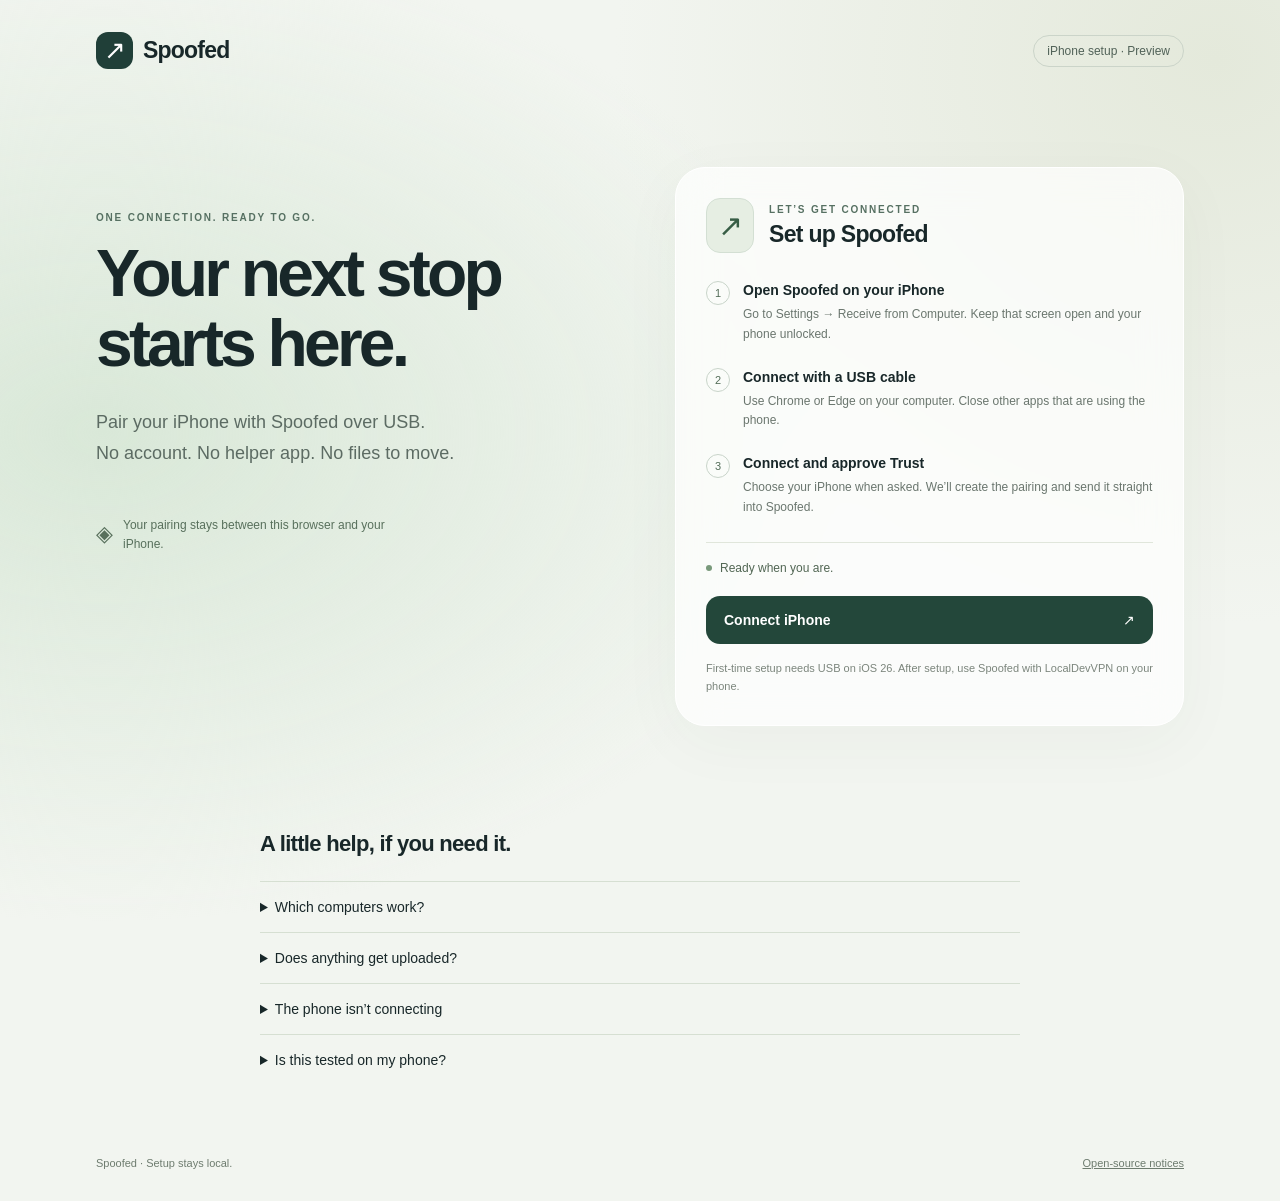
==== site/index.html @ 970c0fe1 "Build local USB pairing setup for Spoofed" ====
<!doctype html>
<html lang="en">
<head>
<meta charset="utf-8"><meta name="viewport" content="width=device-width,initial-scale=1">
<meta name="description" content="Pair your iPhone with Spoofed, directly over USB. No account, no cloud upload.">
<meta http-equiv="Content-Security-Policy" content="default-src 'self'; script-src 'self' 'wasm-unsafe-eval'; style-src 'self'; connect-src 'self'; img-src 'self' data:; object-src 'none'; base-uri 'none'; form-action 'none'">
<title>Spoofed — Connect your iPhone</title><link rel="stylesheet" href="style.css"><script type="module" src="app.js"></script>
</head>
<body>
<header><a class="brand" href="./"><span class="mark">↗</span> Spoofed</a><span class="badge">iPhone setup · Preview</span></header>
<main>
<section class="intro"><p class="eyebrow">ONE CONNECTION. READY TO GO.</p><h1>Your next stop<br>starts here.</h1><p class="lede">Pair your iPhone with Spoofed over USB.<br>No account. No helper app. No files to move.</p><div class="privacy"><span aria-hidden="true">◈</span> Your pairing stays between this browser and your iPhone.</div></section>
<section class="card" aria-labelledby="setup-title"><div class="card-top"><span class="device-icon" aria-hidden="true">↗</span><div><p class="eyebrow">LET’S GET CONNECTED</p><h2 id="setup-title">Set up Spoofed</h2></div></div>
<ol class="steps"><li><span>1</span><div><strong>Open Spoofed on your iPhone</strong><p>Go to Settings → Receive from Computer. Keep that screen open and your phone unlocked.</p></div></li><li><span>2</span><div><strong>Connect with a USB cable</strong><p>Use Chrome or Edge on your computer. Close other apps that are using the phone.</p></div></li><li><span>3</span><div><strong>Connect and approve Trust</strong><p>Choose your iPhone when asked. We’ll create the pairing and send it straight into Spoofed.</p></div></li></ol>
<div class="status" role="status" aria-live="polite"><span id="status-dot"></span><p id="status">Checking this browser…</p></div>
<button id="connect" disabled>Connect iPhone <span aria-hidden="true">↗</span></button><button id="cancel" class="secondary" hidden>Disconnect</button>
<p class="footnote">First-time setup needs USB on iOS 26. After setup, use Spoofed with LocalDevVPN on your phone.</p>
</section>
<section class="details"><h2>A little help, if you need it.</h2><details><summary>Which computers work?</summary><p>Use a current desktop Chrome or Edge browser with WebUSB support. Safari and iPhone browsers cannot run this setup. USB access varies by operating system and driver. If another app or driver owns the phone’s USB interface, the browser may be unable to connect.</p></details><details><summary>Does anything get uploaded?</summary><p>No pairing file, device identifier, or location is sent to a server. Pairing and USB transfer run in this browser. This page uses no analytics, accounts, or credential storage. GitHub hosts the website files.</p></details><details><summary>The phone isn’t connecting</summary><p>Unlock it, check the cable, close Xcode and other device tools, then disconnect and reconnect. Approve Trust if asked. On Windows or Linux, driver or permission setup may be needed. Don’t change drivers blindly; manual pairing remains available inside Spoofed.</p></details><details><summary>Is this tested on my phone?</summary><p>This setup is a preview. The app and browser engine are built and checked, but physical USB pairing must still be verified on your phone and computer. A transfer message means the file was sent; Spoofed confirms whether it was accepted.</p></details></section>
</main><footer><span>Spoofed · Setup stays local.</span><a href="THIRD_PARTY_NOTICES.md">Open-source notices</a></footer>
</body></html>
---- site/style.css ----
:root{font-family:Inter,-apple-system,BlinkMacSystemFont,"Segoe UI",sans-serif;color:#182729;background:#f2f5f0;font-synthesis:none}*{box-sizing:border-box}body{margin:0;background:radial-gradient(ellipse at 8% 36%,#d9e8d8 0,transparent 45%),radial-gradient(ellipse at 95% 5%,#e4e9db 0,transparent 35%);min-height:100vh}header,main,footer{max-width:1160px;margin:auto}header{display:flex;justify-content:space-between;align-items:center;padding:32px 36px}.brand{display:flex;align-items:center;gap:10px;font-size:23px;font-weight:700;letter-spacing:-.8px;text-decoration:none;color:inherit}.mark{display:grid;place-items:center;background:#203f38;color:white;border-radius:12px;width:37px;height:37px;font-size:26px}.badge{border:1px solid #cbd4c9;padding:8px 13px;border-radius:30px;font-size:12px;color:#516258}main{display:grid;grid-template-columns:1fr 1fr;gap:70px;padding:66px 36px 40px}.intro{padding-top:45px}.eyebrow{font-size:10px;letter-spacing:1.8px;font-weight:700;color:#567062;margin:0 0 16px}h1{font-size:clamp(45px,5.4vw,66px);line-height:1.06;letter-spacing:-3.8px;font-weight:550;margin:0 0 28px}.lede{font-size:18px;line-height:1.7;color:#5c6b63}.privacy{font-size:12px;line-height:1.6;color:#58705c;margin-top:48px;max-width:300px;display:flex;gap:10px}.privacy span{font-size:22px}.card{background:#ffffffb3;border:1px solid #fff;border-radius:30px;padding:30px;box-shadow:0 16px 65px #29452b0a;backdrop-filter:blur(20px)}.card-top{display:flex;gap:15px;align-items:center;margin-bottom:28px}.device-icon{border:1px solid #d3dfd3;border-radius:14px;background:#e6eee3;width:48px;height:55px;display:grid;place-items:center;font-size:30px;color:#375d45}.card-top .eyebrow{margin-bottom:6px}h2{font-size:23px;letter-spacing:-.7px;font-weight:600;margin:0}.steps{list-style:none;margin:0;padding:0}.steps li{display:flex;gap:13px;margin:23px 0}.steps li>span{flex-shrink:0;border:1px solid #c7d3c8;width:24px;height:24px;border-radius:50%;display:grid;place-items:center;font-size:11px;color:#536d58}.steps strong{font-size:14px;font-weight:600}.steps p{font-size:12px;line-height:1.65;color:#6a766e;margin:6px 0 0}.status{display:flex;gap:8px;align-items:center;border-top:1px solid #e0e6db;padding-top:16px;margin-top:24px;font-size:12px;color:#516653}.status p{margin:0;line-height:1.6}#status-dot{width:6px;height:6px;border-radius:50%;background:#78997b;flex-shrink:0}button{font:inherit;cursor:pointer;border:0;border-radius:14px;background:#23473a;color:#fff;width:100%;padding:16px 18px;margin-top:18px;font-size:14px;font-weight:600;display:flex;justify-content:space-between}button:disabled{opacity:.5;cursor:not-allowed}button:hover:enabled{background:#315d4b}button:focus-visible,a:focus-visible,summary:focus-visible{outline:3px solid #548c69;outline-offset:4px}.secondary{justify-content:center;background:transparent;color:#25493b;border:1px solid #cad6c9}.secondary:hover:enabled{background:#e4eddf}[hidden]{display:none!important}.footnote{font-size:11px;line-height:1.6;color:#7b857c;margin:16px 0 0}.details{grid-column:1/-1;max-width:760px;width:100%;margin:35px auto 0}.details h2{font-size:22px;margin-bottom:24px}details{border-top:1px solid #d6dfd2;padding:17px 0}summary{cursor:pointer;font-size:14px;font-weight:500}details p{font-size:13px;color:#657268;line-height:1.8;max-width:650px}footer{padding:32px 36px;display:flex;justify-content:space-between;font-size:11px;color:#6e7c6f}footer a{color:inherit}@media(max-width:760px){header{padding:24px}.badge{font-size:10px}main{grid-template-columns:1fr;padding:20px 24px;gap:28px}.intro{padding-top:15px}h1{font-size:49px;letter-spacing:-2.5px}.privacy{margin-top:20px;max-width:none}.card{padding:24px}.details{margin-top:15px}footer{padding:30px 24px;gap:20px}}
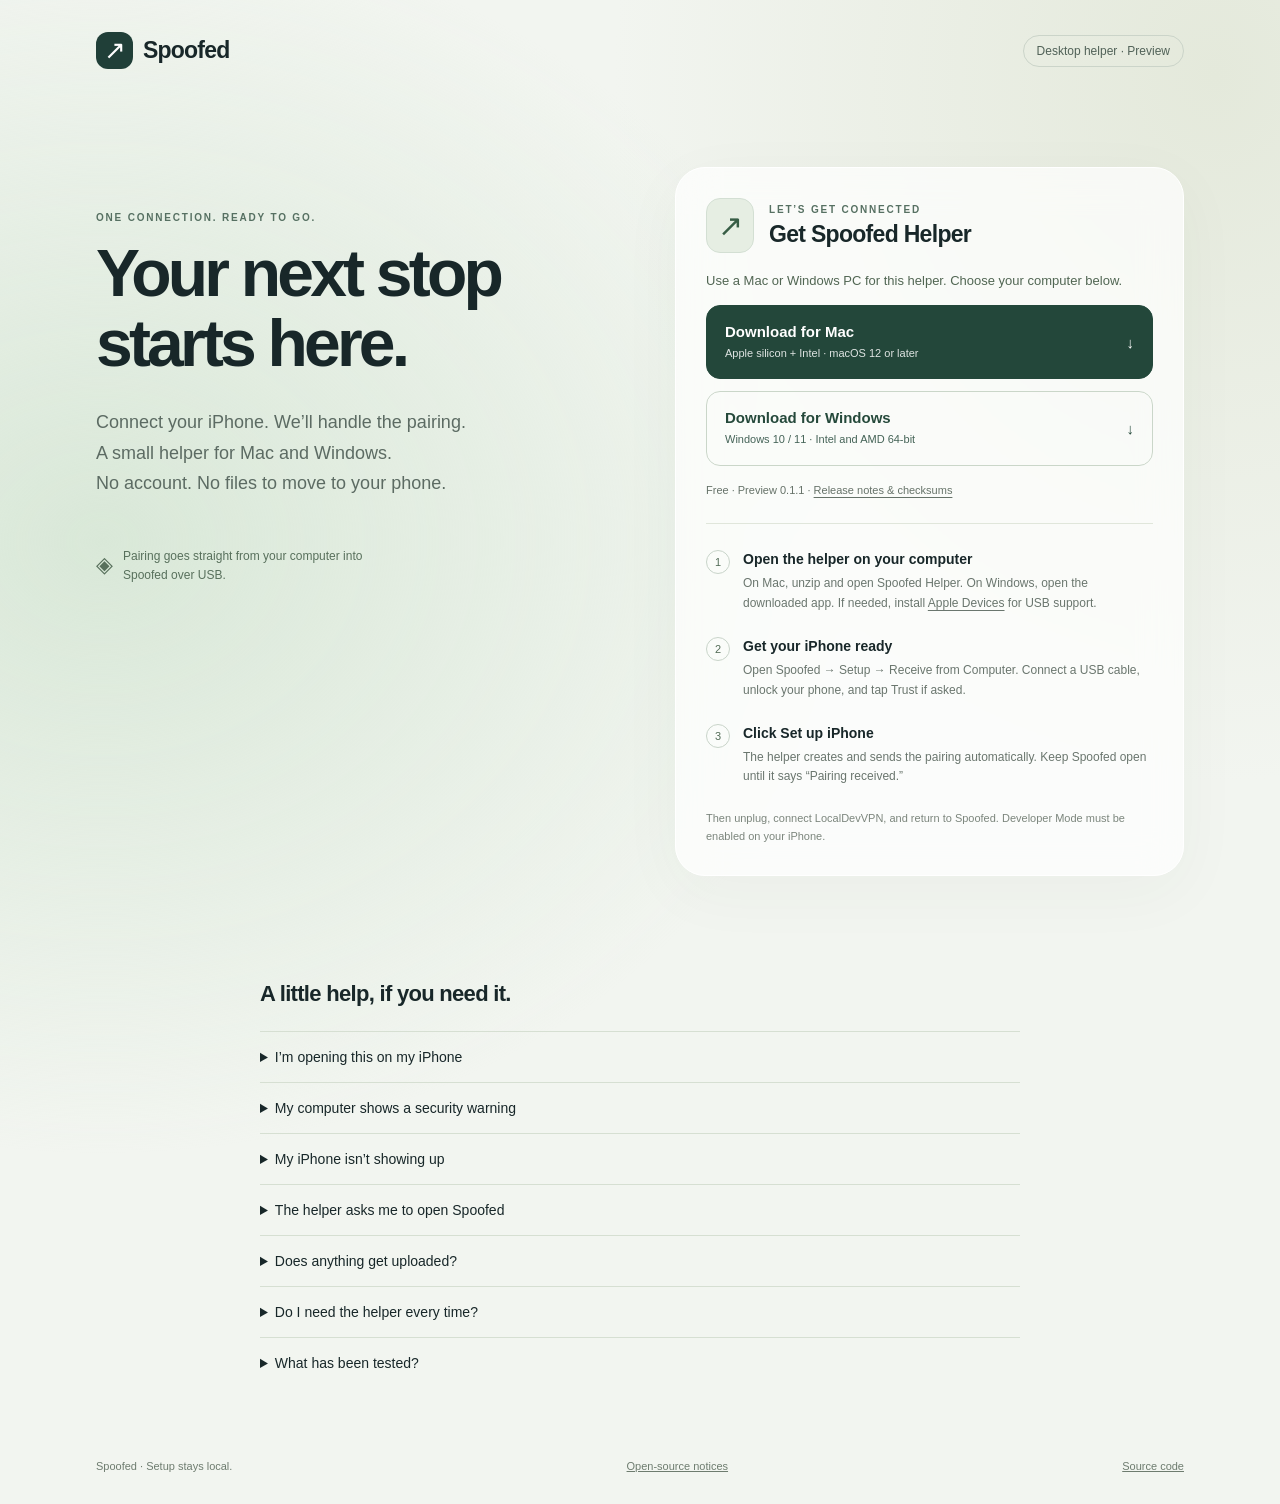
==== commit 63962986: "Replace browser USB setup with desktop helper downloads" ====
--- a/site/index.html
+++ b/site/index.html
@@ -2,20 +2,32 @@
 <html lang="en">
 <head>
 <meta charset="utf-8"><meta name="viewport" content="width=device-width,initial-scale=1">
-<meta name="description" content="Pair your iPhone with Spoofed, directly over USB. No account, no cloud upload.">
-<meta http-equiv="Content-Security-Policy" content="default-src 'self'; script-src 'self' 'wasm-unsafe-eval'; style-src 'self'; connect-src 'self'; img-src 'self' data:; object-src 'none'; base-uri 'none'; form-action 'none'">
+<meta name="description" content="Set up Spoofed with a simple Mac or Windows helper. Connect your iPhone and send pairing straight into the app.">
+<meta http-equiv="Content-Security-Policy" content="default-src 'self'; script-src 'self'; style-src 'self'; connect-src 'self'; img-src 'self' data:; object-src 'none'; base-uri 'none'; form-action 'none'">
 <title>Spoofed — Connect your iPhone</title><link rel="stylesheet" href="style.css"><script type="module" src="app.js"></script>
 </head>
 <body>
-<header><a class="brand" href="./"><span class="mark">↗</span> Spoofed</a><span class="badge">iPhone setup · Preview</span></header>
+<header><a class="brand" href="./"><span class="mark" aria-hidden="true">↗</span> Spoofed</a><span class="badge">Desktop helper · Preview</span></header>
 <main>
-<section class="intro"><p class="eyebrow">ONE CONNECTION. READY TO GO.</p><h1>Your next stop<br>starts here.</h1><p class="lede">Pair your iPhone with Spoofed over USB.<br>No account. No helper app. No files to move.</p><div class="privacy"><span aria-hidden="true">◈</span> Your pairing stays between this browser and your iPhone.</div></section>
-<section class="card" aria-labelledby="setup-title"><div class="card-top"><span class="device-icon" aria-hidden="true">↗</span><div><p class="eyebrow">LET’S GET CONNECTED</p><h2 id="setup-title">Set up Spoofed</h2></div></div>
-<ol class="steps"><li><span>1</span><div><strong>Open Spoofed on your iPhone</strong><p>Go to Settings → Receive from Computer. Keep that screen open and your phone unlocked.</p></div></li><li><span>2</span><div><strong>Connect with a USB cable</strong><p>Use Chrome or Edge on your computer. Close other apps that are using the phone.</p></div></li><li><span>3</span><div><strong>Connect and approve Trust</strong><p>Choose your iPhone when asked. We’ll create the pairing and send it straight into Spoofed.</p></div></li></ol>
-<div class="status" role="status" aria-live="polite"><span id="status-dot"></span><p id="status">Checking this browser…</p></div>
-<button id="connect" disabled>Connect iPhone <span aria-hidden="true">↗</span></button><button id="cancel" class="secondary" hidden>Disconnect</button>
-<p class="footnote">First-time setup needs USB on iOS 26. After setup, use Spoofed with LocalDevVPN on your phone.</p>
+<section class="intro"><p class="eyebrow">ONE CONNECTION. READY TO GO.</p><h1>Your next stop<br>starts here.</h1><p class="lede">Connect your iPhone. We’ll handle the pairing.<br>A small helper for Mac and Windows.<br>No account. No files to move to your phone.</p><div class="privacy"><span aria-hidden="true">◈</span> Pairing goes straight from your computer into Spoofed over USB.</div></section>
+<section class="card" aria-labelledby="setup-title"><div class="card-top"><span class="device-icon" aria-hidden="true">↗</span><div><p class="eyebrow">LET’S GET CONNECTED</p><h2 id="setup-title">Get Spoofed Helper</h2></div></div>
+<p id="platform-hint" class="download-hint">Download and open the helper on your computer.</p>
+<div class="downloads">
+<a id="download-mac" class="download" href="https://github.com/spoofed1/spoofed1.github.io/releases/latest/download/Spoofed-Helper-macOS.zip"><span>Download for Mac<small>Apple silicon + Intel · macOS 12 or later</small></span><span aria-hidden="true">↓</span></a>
+<a id="download-windows" class="download secondary" href="https://github.com/spoofed1/spoofed1.github.io/releases/latest/download/Spoofed-Helper-Windows.exe"><span>Download for Windows<small>Windows 10 / 11 · Intel and AMD 64-bit</small></span><span aria-hidden="true">↓</span></a>
+</div>
+<p class="release-note">Free · Preview 0.1.1 · <a href="https://github.com/spoofed1/spoofed1.github.io/releases/latest">Release notes &amp; checksums</a></p>
+<ol class="steps"><li><span>1</span><div><strong>Open the helper on your computer</strong><p>On Mac, unzip and open Spoofed Helper. On Windows, open the downloaded app. If needed, install <a href="https://apps.microsoft.com/detail/9np83lwlpz9k">Apple Devices</a> for USB support.</p></div></li><li><span>2</span><div><strong>Get your iPhone ready</strong><p>Open Spoofed → Setup → Receive from Computer. Connect a USB cable, unlock your phone, and tap Trust if asked.</p></div></li><li><span>3</span><div><strong>Click Set up iPhone</strong><p>The helper creates and sends the pairing automatically. Keep Spoofed open until it says “Pairing received.”</p></div></li></ol>
+<p class="footnote">Then unplug, connect LocalDevVPN, and return to Spoofed. Developer Mode must be enabled on your iPhone.</p>
 </section>
-<section class="details"><h2>A little help, if you need it.</h2><details><summary>Which computers work?</summary><p>Use a current desktop Chrome or Edge browser with WebUSB support. Safari and iPhone browsers cannot run this setup. USB access varies by operating system and driver. If another app or driver owns the phone’s USB interface, the browser may be unable to connect.</p></details><details><summary>Does anything get uploaded?</summary><p>No pairing file, device identifier, or location is sent to a server. Pairing and USB transfer run in this browser. This page uses no analytics, accounts, or credential storage. GitHub hosts the website files.</p></details><details><summary>The phone isn’t connecting</summary><p>Unlock it, check the cable, close Xcode and other device tools, then disconnect and reconnect. Approve Trust if asked. On Windows or Linux, driver or permission setup may be needed. Don’t change drivers blindly; manual pairing remains available inside Spoofed.</p></details><details><summary>Is this tested on my phone?</summary><p>This setup is a preview. The app and browser engine are built and checked, but physical USB pairing must still be verified on your phone and computer. A transfer message means the file was sent; Spoofed confirms whether it was accepted.</p></details></section>
-</main><footer><span>Spoofed · Setup stays local.</span><a href="THIRD_PARTY_NOTICES.md">Open-source notices</a></footer>
+<section id="help" class="details"><h2>A little help, if you need it.</h2>
+<details><summary>I’m opening this on my iPhone</summary><p>The helper runs on your computer. Open <strong>spoofed1.github.io</strong> on your Mac or Windows PC to download it. You can use Share Setup Link in Spoofed to send the address to your computer.</p></details>
+<details><summary>My computer shows a security warning</summary><p>This preview is not signed with an Apple Developer ID or a Windows publisher certificate. macOS or Windows may ask for approval or block it. Download only from this page’s GitHub release links. On Mac, Apple’s <a href="https://support.apple.com/102445">guide to opening apps safely</a> explains the available options. On Windows, check that you downloaded the expected release before deciding whether to continue. Managed computers may require your administrator.</p></details>
+<details><summary>My iPhone isn’t showing up</summary><p>Unlock your iPhone and use a cable that supports data. On Mac, check that it appears in Finder. On Windows, install or open <a href="https://apps.microsoft.com/detail/9np83lwlpz9k">Apple Devices</a> and check that your phone appears there. Approve Trust, then return to the helper. If several phones are connected, choose yours in the helper.</p></details>
+<details><summary>The helper asks me to open Spoofed</summary><p>Install the latest Spoofed iPhone app, open Setup, and tap Receive from Computer. Keep that screen open and the iPhone unlocked. Receiving expires after ten minutes; tap it again if needed. Stop any active simulation before replacing pairing.</p></details>
+<details><summary>Does anything get uploaded?</summary><p>The helper does not upload your pairing, device identifiers, or location. It uses the computer’s local Apple USB service and transfers pairing into Spoofed. The computer keeps its normal Apple trust record; the helper does not save a separate copy of your remote pairing. GitHub hosts this page and the downloads.</p></details>
+<details><summary>Do I need the helper every time?</summary><p>Usually just for initial pairing. You can close the helper afterward. If you reset device trust or pairing stops working after an iOS change, run setup again. LocalDevVPN and Developer Mode are still needed for location simulation.</p></details>
+<details><summary>What has been tested?</summary><p>This is an early preview. Builds and automated checks do not replace testing with a physical iPhone. The helper distinguishes delivery from confirmation by Spoofed; your first developer connection verifies the stored pairing works for location simulation.</p></details>
+</section>
+</main><footer><span>Spoofed · Setup stays local.</span><a href="THIRD_PARTY_NOTICES.md">Open-source notices</a><a href="https://github.com/spoofed1/spoofed1.github.io">Source code</a></footer>
 </body></html>
--- a/site/style.css
+++ b/site/style.css
@@ -1 +1,2 @@
 :root{font-family:Inter,-apple-system,BlinkMacSystemFont,"Segoe UI",sans-serif;color:#182729;background:#f2f5f0;font-synthesis:none}*{box-sizing:border-box}body{margin:0;background:radial-gradient(ellipse at 8% 36%,#d9e8d8 0,transparent 45%),radial-gradient(ellipse at 95% 5%,#e4e9db 0,transparent 35%);min-height:100vh}header,main,footer{max-width:1160px;margin:auto}header{display:flex;justify-content:space-between;align-items:center;padding:32px 36px}.brand{display:flex;align-items:center;gap:10px;font-size:23px;font-weight:700;letter-spacing:-.8px;text-decoration:none;color:inherit}.mark{display:grid;place-items:center;background:#203f38;color:white;border-radius:12px;width:37px;height:37px;font-size:26px}.badge{border:1px solid #cbd4c9;padding:8px 13px;border-radius:30px;font-size:12px;color:#516258}main{display:grid;grid-template-columns:1fr 1fr;gap:70px;padding:66px 36px 40px}.intro{padding-top:45px}.eyebrow{font-size:10px;letter-spacing:1.8px;font-weight:700;color:#567062;margin:0 0 16px}h1{font-size:clamp(45px,5.4vw,66px);line-height:1.06;letter-spacing:-3.8px;font-weight:550;margin:0 0 28px}.lede{font-size:18px;line-height:1.7;color:#5c6b63}.privacy{font-size:12px;line-height:1.6;color:#58705c;margin-top:48px;max-width:300px;display:flex;gap:10px}.privacy span{font-size:22px}.card{background:#ffffffb3;border:1px solid #fff;border-radius:30px;padding:30px;box-shadow:0 16px 65px #29452b0a;backdrop-filter:blur(20px)}.card-top{display:flex;gap:15px;align-items:center;margin-bottom:28px}.device-icon{border:1px solid #d3dfd3;border-radius:14px;background:#e6eee3;width:48px;height:55px;display:grid;place-items:center;font-size:30px;color:#375d45}.card-top .eyebrow{margin-bottom:6px}h2{font-size:23px;letter-spacing:-.7px;font-weight:600;margin:0}.steps{list-style:none;margin:0;padding:0}.steps li{display:flex;gap:13px;margin:23px 0}.steps li>span{flex-shrink:0;border:1px solid #c7d3c8;width:24px;height:24px;border-radius:50%;display:grid;place-items:center;font-size:11px;color:#536d58}.steps strong{font-size:14px;font-weight:600}.steps p{font-size:12px;line-height:1.65;color:#6a766e;margin:6px 0 0}.status{display:flex;gap:8px;align-items:center;border-top:1px solid #e0e6db;padding-top:16px;margin-top:24px;font-size:12px;color:#516653}.status p{margin:0;line-height:1.6}#status-dot{width:6px;height:6px;border-radius:50%;background:#78997b;flex-shrink:0}button{font:inherit;cursor:pointer;border:0;border-radius:14px;background:#23473a;color:#fff;width:100%;padding:16px 18px;margin-top:18px;font-size:14px;font-weight:600;display:flex;justify-content:space-between}button:disabled{opacity:.5;cursor:not-allowed}button:hover:enabled{background:#315d4b}button:focus-visible,a:focus-visible,summary:focus-visible{outline:3px solid #548c69;outline-offset:4px}.secondary{justify-content:center;background:transparent;color:#25493b;border:1px solid #cad6c9}.secondary:hover:enabled{background:#e4eddf}[hidden]{display:none!important}.footnote{font-size:11px;line-height:1.6;color:#7b857c;margin:16px 0 0}.details{grid-column:1/-1;max-width:760px;width:100%;margin:35px auto 0}.details h2{font-size:22px;margin-bottom:24px}details{border-top:1px solid #d6dfd2;padding:17px 0}summary{cursor:pointer;font-size:14px;font-weight:500}details p{font-size:13px;color:#657268;line-height:1.8;max-width:650px}footer{padding:32px 36px;display:flex;justify-content:space-between;font-size:11px;color:#6e7c6f}footer a{color:inherit}@media(max-width:760px){header{padding:24px}.badge{font-size:10px}main{grid-template-columns:1fr;padding:20px 24px;gap:28px}.intro{padding-top:15px}h1{font-size:49px;letter-spacing:-2.5px}.privacy{margin-top:20px;max-width:none}.card{padding:24px}.details{margin-top:15px}footer{padding:30px 24px;gap:20px}}
+.download{display:flex;align-items:center;justify-content:space-between;gap:16px;border-radius:14px;background:#23473a;color:#fff;padding:17px 18px;margin-top:12px;text-decoration:none;font-size:15px;font-weight:600;border:1px solid #23473a}.download:hover{background:#315d4b}.download small{display:block;font-size:11px;font-weight:400;line-height:1.5;margin-top:5px;opacity:.85}.download.secondary{background:transparent;color:#25493b;border-color:#cad6c9}.download.secondary:hover{background:#e4eddf}.download-hint{font-size:13px;line-height:1.6;color:#516653}.release-note{font-size:11px;color:#657268;line-height:1.6;margin:16px 0 24px}.release-note a,.steps a,.details a{color:inherit;text-underline-offset:3px}.steps{border-top:1px solid #e0e6db;padding-top:3px}.card-top{margin-bottom:18px}.intro{position:sticky;top:40px;align-self:start}footer{flex-wrap:wrap;gap:16px}@media(max-width:760px){.intro{position:static}.download{padding:17px 15px}h1{font-size:clamp(38px,10vw,49px)}}
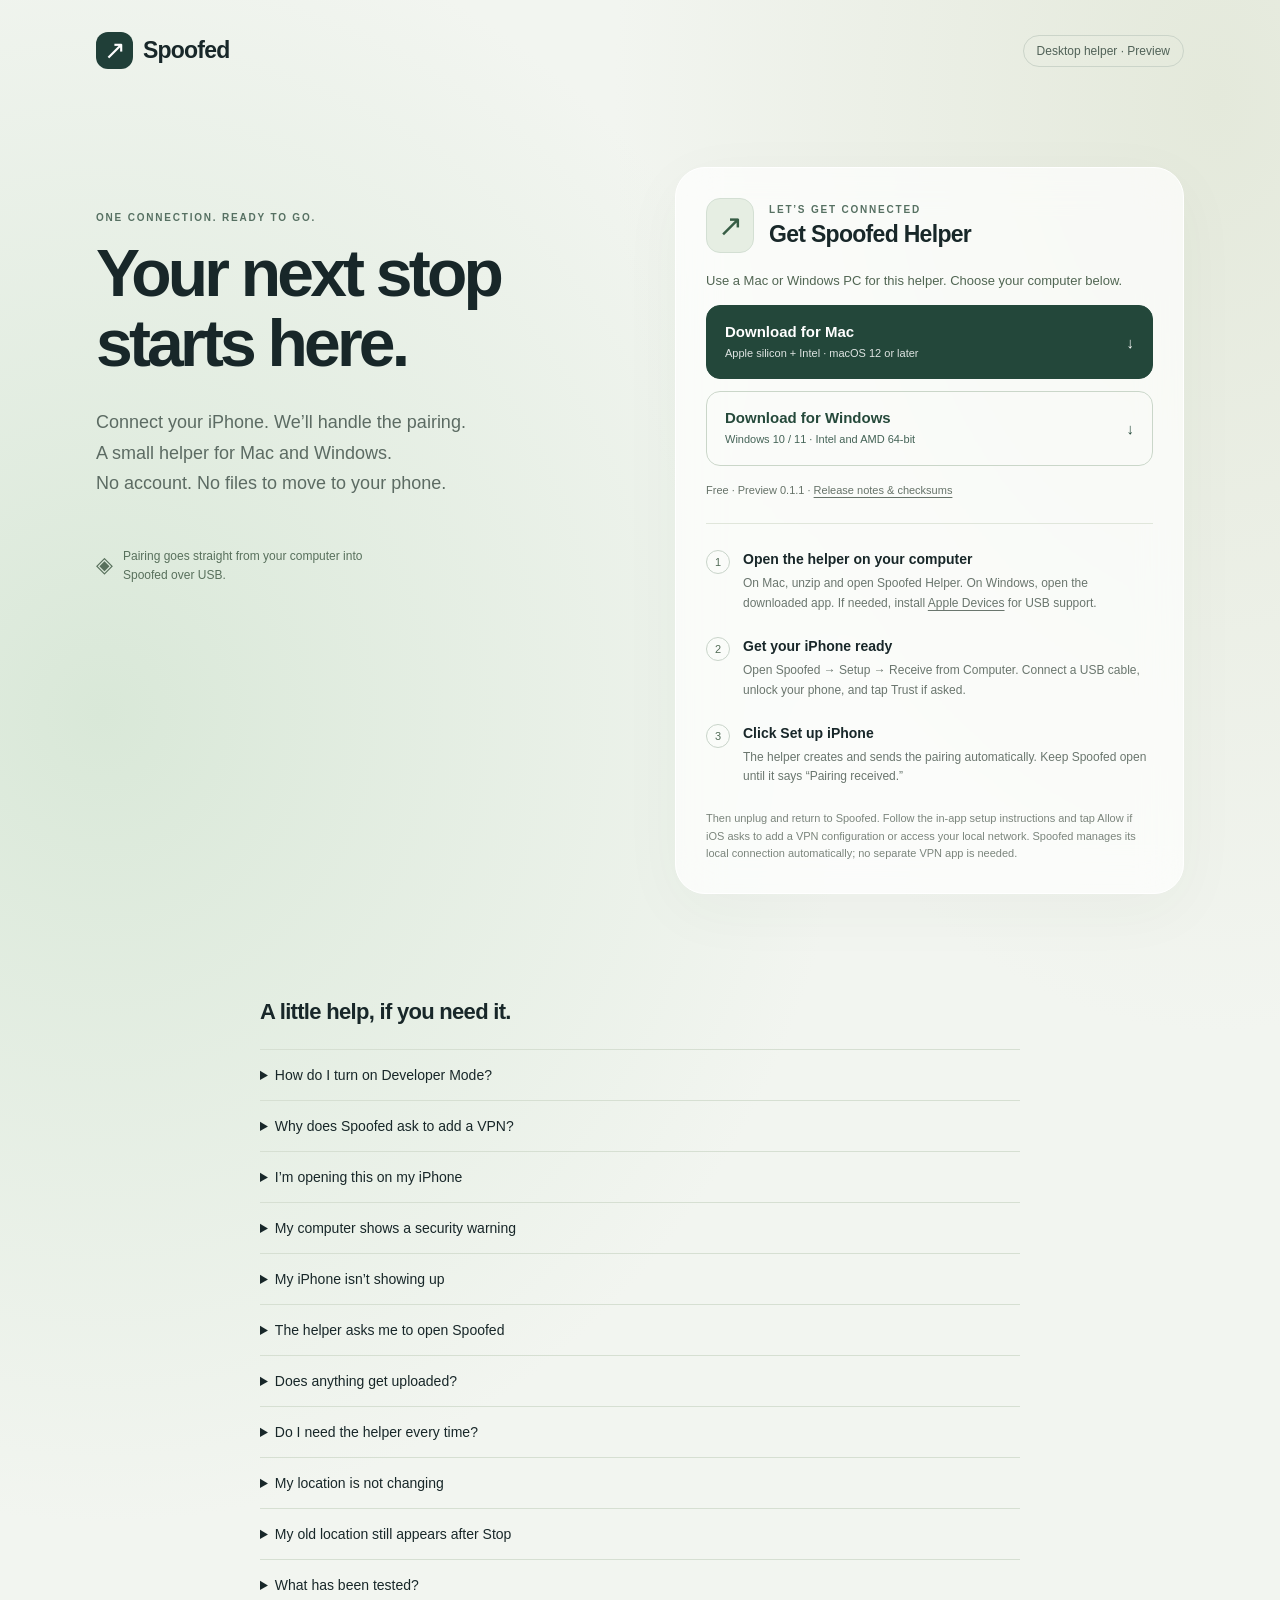
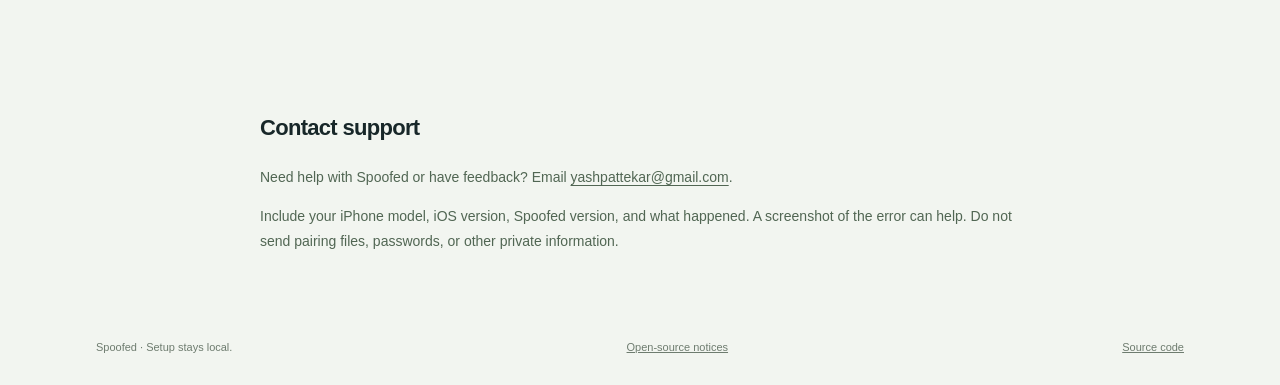
==== commit a1032304: "Update setup guidance and add support contact" ====
--- a/site/index.html
+++ b/site/index.html
@@ -18,16 +18,21 @@
 </div>
 <p class="release-note">Free · Preview 0.1.1 · <a href="https://github.com/spoofed1/spoofed1.github.io/releases/latest">Release notes &amp; checksums</a></p>
 <ol class="steps"><li><span>1</span><div><strong>Open the helper on your computer</strong><p>On Mac, unzip and open Spoofed Helper. On Windows, open the downloaded app. If needed, install <a href="https://apps.microsoft.com/detail/9np83lwlpz9k">Apple Devices</a> for USB support.</p></div></li><li><span>2</span><div><strong>Get your iPhone ready</strong><p>Open Spoofed → Setup → Receive from Computer. Connect a USB cable, unlock your phone, and tap Trust if asked.</p></div></li><li><span>3</span><div><strong>Click Set up iPhone</strong><p>The helper creates and sends the pairing automatically. Keep Spoofed open until it says “Pairing received.”</p></div></li></ol>
-<p class="footnote">Then unplug, connect LocalDevVPN, and return to Spoofed. Developer Mode must be enabled on your iPhone.</p>
+<p class="footnote">Then unplug and return to Spoofed. Follow the in-app setup instructions and tap Allow if iOS asks to add a VPN configuration or access your local network. Spoofed manages its local connection automatically; no separate VPN app is needed.</p>
 </section>
 <section id="help" class="details"><h2>A little help, if you need it.</h2>
+<details><summary>How do I turn on Developer Mode?</summary><p>On your iPhone, open Settings → Privacy &amp; Security → Developer Mode. Turn it on and tap Restart. After restarting, unlock your iPhone and confirm Turn On. You must do this in Settings; Spoofed cannot enable it for you.</p><p>If Developer Mode is missing, complete computer pairing first and check again. If you use Xcode on a Mac, connect and unlock the iPhone, then select it in Xcode’s Device Hub. Contact support if the option still does not appear.</p></details>
+<details><summary>Why does Spoofed ask to add a VPN?</summary><p>This permission creates a local connection to your iPhone’s developer services so Spoofed can simulate location. It is not an internet privacy VPN. Tap Allow when prompted; Spoofed handles the connection automatically. If you previously used LocalDevVPN, turn it off and disable its Connect On Demand setting before using Spoofed.</p></details>
 <details><summary>I’m opening this on my iPhone</summary><p>The helper runs on your computer. Open <strong>spoofed1.github.io</strong> on your Mac or Windows PC to download it. You can use Share Setup Link in Spoofed to send the address to your computer.</p></details>
 <details><summary>My computer shows a security warning</summary><p>This preview is not signed with an Apple Developer ID or a Windows publisher certificate. macOS or Windows may ask for approval or block it. Download only from this page’s GitHub release links. On Mac, Apple’s <a href="https://support.apple.com/102445">guide to opening apps safely</a> explains the available options. On Windows, check that you downloaded the expected release before deciding whether to continue. Managed computers may require your administrator.</p></details>
 <details><summary>My iPhone isn’t showing up</summary><p>Unlock your iPhone and use a cable that supports data. On Mac, check that it appears in Finder. On Windows, install or open <a href="https://apps.microsoft.com/detail/9np83lwlpz9k">Apple Devices</a> and check that your phone appears there. Approve Trust, then return to the helper. If several phones are connected, choose yours in the helper.</p></details>
 <details><summary>The helper asks me to open Spoofed</summary><p>Install the latest Spoofed iPhone app, open Setup, and tap Receive from Computer. Keep that screen open and the iPhone unlocked. Receiving expires after ten minutes; tap it again if needed. Stop any active simulation before replacing pairing.</p></details>
 <details><summary>Does anything get uploaded?</summary><p>The helper does not upload your pairing, device identifiers, or location. It uses the computer’s local Apple USB service and transfers pairing into Spoofed. The computer keeps its normal Apple trust record; the helper does not save a separate copy of your remote pairing. GitHub hosts this page and the downloads.</p></details>
-<details><summary>Do I need the helper every time?</summary><p>Usually just for initial pairing. You can close the helper afterward. If you reset device trust or pairing stops working after an iOS change, run setup again. LocalDevVPN and Developer Mode are still needed for location simulation.</p></details>
+<details><summary>Do I need the helper every time?</summary><p>Usually just for initial pairing. You can close the helper afterward. If you reset device trust or pairing stops working after an iOS change, run setup again. Keep Developer Mode enabled. Spoofed includes the local connection needed for location simulation.</p></details>
+<details><summary>My location is not changing</summary><p>Unlock your iPhone, check that Developer Mode is on, and follow any instructions shown in Spoofed. In Settings → Privacy &amp; Security → Local Network, allow Spoofed access. Try connecting to Wi-Fi if setup cannot connect. On cellular, follow the app’s recovery steps if offered; cellular startup may not work on every device or iOS version.</p></details>
+<details><summary>My old location still appears after Stop</summary><p>Other apps may take a little time to show your real location again. Keep Location Services enabled and wait for a fresh location. If Spoofed says Stop was not confirmed, follow its retry instructions. If Stop keeps failing, restart your iPhone.</p></details>
 <details><summary>What has been tested?</summary><p>This is an early preview. Builds and automated checks do not replace testing with a physical iPhone. The helper distinguishes delivery from confirmation by Spoofed; your first developer connection verifies the stored pairing works for location simulation.</p></details>
 </section>
+<section id="support" class="details support" aria-labelledby="support-title"><h2 id="support-title">Contact support</h2><p>Need help with Spoofed or have feedback? Email <a href="mailto:yashpattekar@gmail.com">yashpattekar@gmail.com</a>.</p><p>Include your iPhone model, iOS version, Spoofed version, and what happened. A screenshot of the error can help. Do not send pairing files, passwords, or other private information.</p></section>
 </main><footer><span>Spoofed · Setup stays local.</span><a href="THIRD_PARTY_NOTICES.md">Open-source notices</a><a href="https://github.com/spoofed1/spoofed1.github.io">Source code</a></footer>
 </body></html>
--- a/site/style.css
+++ b/site/style.css
@@ -1,2 +1,4 @@
 :root{font-family:Inter,-apple-system,BlinkMacSystemFont,"Segoe UI",sans-serif;color:#182729;background:#f2f5f0;font-synthesis:none}*{box-sizing:border-box}body{margin:0;background:radial-gradient(ellipse at 8% 36%,#d9e8d8 0,transparent 45%),radial-gradient(ellipse at 95% 5%,#e4e9db 0,transparent 35%);min-height:100vh}header,main,footer{max-width:1160px;margin:auto}header{display:flex;justify-content:space-between;align-items:center;padding:32px 36px}.brand{display:flex;align-items:center;gap:10px;font-size:23px;font-weight:700;letter-spacing:-.8px;text-decoration:none;color:inherit}.mark{display:grid;place-items:center;background:#203f38;color:white;border-radius:12px;width:37px;height:37px;font-size:26px}.badge{border:1px solid #cbd4c9;padding:8px 13px;border-radius:30px;font-size:12px;color:#516258}main{display:grid;grid-template-columns:1fr 1fr;gap:70px;padding:66px 36px 40px}.intro{padding-top:45px}.eyebrow{font-size:10px;letter-spacing:1.8px;font-weight:700;color:#567062;margin:0 0 16px}h1{font-size:clamp(45px,5.4vw,66px);line-height:1.06;letter-spacing:-3.8px;font-weight:550;margin:0 0 28px}.lede{font-size:18px;line-height:1.7;color:#5c6b63}.privacy{font-size:12px;line-height:1.6;color:#58705c;margin-top:48px;max-width:300px;display:flex;gap:10px}.privacy span{font-size:22px}.card{background:#ffffffb3;border:1px solid #fff;border-radius:30px;padding:30px;box-shadow:0 16px 65px #29452b0a;backdrop-filter:blur(20px)}.card-top{display:flex;gap:15px;align-items:center;margin-bottom:28px}.device-icon{border:1px solid #d3dfd3;border-radius:14px;background:#e6eee3;width:48px;height:55px;display:grid;place-items:center;font-size:30px;color:#375d45}.card-top .eyebrow{margin-bottom:6px}h2{font-size:23px;letter-spacing:-.7px;font-weight:600;margin:0}.steps{list-style:none;margin:0;padding:0}.steps li{display:flex;gap:13px;margin:23px 0}.steps li>span{flex-shrink:0;border:1px solid #c7d3c8;width:24px;height:24px;border-radius:50%;display:grid;place-items:center;font-size:11px;color:#536d58}.steps strong{font-size:14px;font-weight:600}.steps p{font-size:12px;line-height:1.65;color:#6a766e;margin:6px 0 0}.status{display:flex;gap:8px;align-items:center;border-top:1px solid #e0e6db;padding-top:16px;margin-top:24px;font-size:12px;color:#516653}.status p{margin:0;line-height:1.6}#status-dot{width:6px;height:6px;border-radius:50%;background:#78997b;flex-shrink:0}button{font:inherit;cursor:pointer;border:0;border-radius:14px;background:#23473a;color:#fff;width:100%;padding:16px 18px;margin-top:18px;font-size:14px;font-weight:600;display:flex;justify-content:space-between}button:disabled{opacity:.5;cursor:not-allowed}button:hover:enabled{background:#315d4b}button:focus-visible,a:focus-visible,summary:focus-visible{outline:3px solid #548c69;outline-offset:4px}.secondary{justify-content:center;background:transparent;color:#25493b;border:1px solid #cad6c9}.secondary:hover:enabled{background:#e4eddf}[hidden]{display:none!important}.footnote{font-size:11px;line-height:1.6;color:#7b857c;margin:16px 0 0}.details{grid-column:1/-1;max-width:760px;width:100%;margin:35px auto 0}.details h2{font-size:22px;margin-bottom:24px}details{border-top:1px solid #d6dfd2;padding:17px 0}summary{cursor:pointer;font-size:14px;font-weight:500}details p{font-size:13px;color:#657268;line-height:1.8;max-width:650px}footer{padding:32px 36px;display:flex;justify-content:space-between;font-size:11px;color:#6e7c6f}footer a{color:inherit}@media(max-width:760px){header{padding:24px}.badge{font-size:10px}main{grid-template-columns:1fr;padding:20px 24px;gap:28px}.intro{padding-top:15px}h1{font-size:49px;letter-spacing:-2.5px}.privacy{margin-top:20px;max-width:none}.card{padding:24px}.details{margin-top:15px}footer{padding:30px 24px;gap:20px}}
 .download{display:flex;align-items:center;justify-content:space-between;gap:16px;border-radius:14px;background:#23473a;color:#fff;padding:17px 18px;margin-top:12px;text-decoration:none;font-size:15px;font-weight:600;border:1px solid #23473a}.download:hover{background:#315d4b}.download small{display:block;font-size:11px;font-weight:400;line-height:1.5;margin-top:5px;opacity:.85}.download.secondary{background:transparent;color:#25493b;border-color:#cad6c9}.download.secondary:hover{background:#e4eddf}.download-hint{font-size:13px;line-height:1.6;color:#516653}.release-note{font-size:11px;color:#657268;line-height:1.6;margin:16px 0 24px}.release-note a,.steps a,.details a{color:inherit;text-underline-offset:3px}.steps{border-top:1px solid #e0e6db;padding-top:3px}.card-top{margin-bottom:18px}.intro{position:sticky;top:40px;align-self:start}footer{flex-wrap:wrap;gap:16px}@media(max-width:760px){.intro{position:static}.download{padding:17px 15px}h1{font-size:clamp(38px,10vw,49px)}}
+
+.support p{font-size:14px;line-height:1.8;color:#516653;overflow-wrap:anywhere}
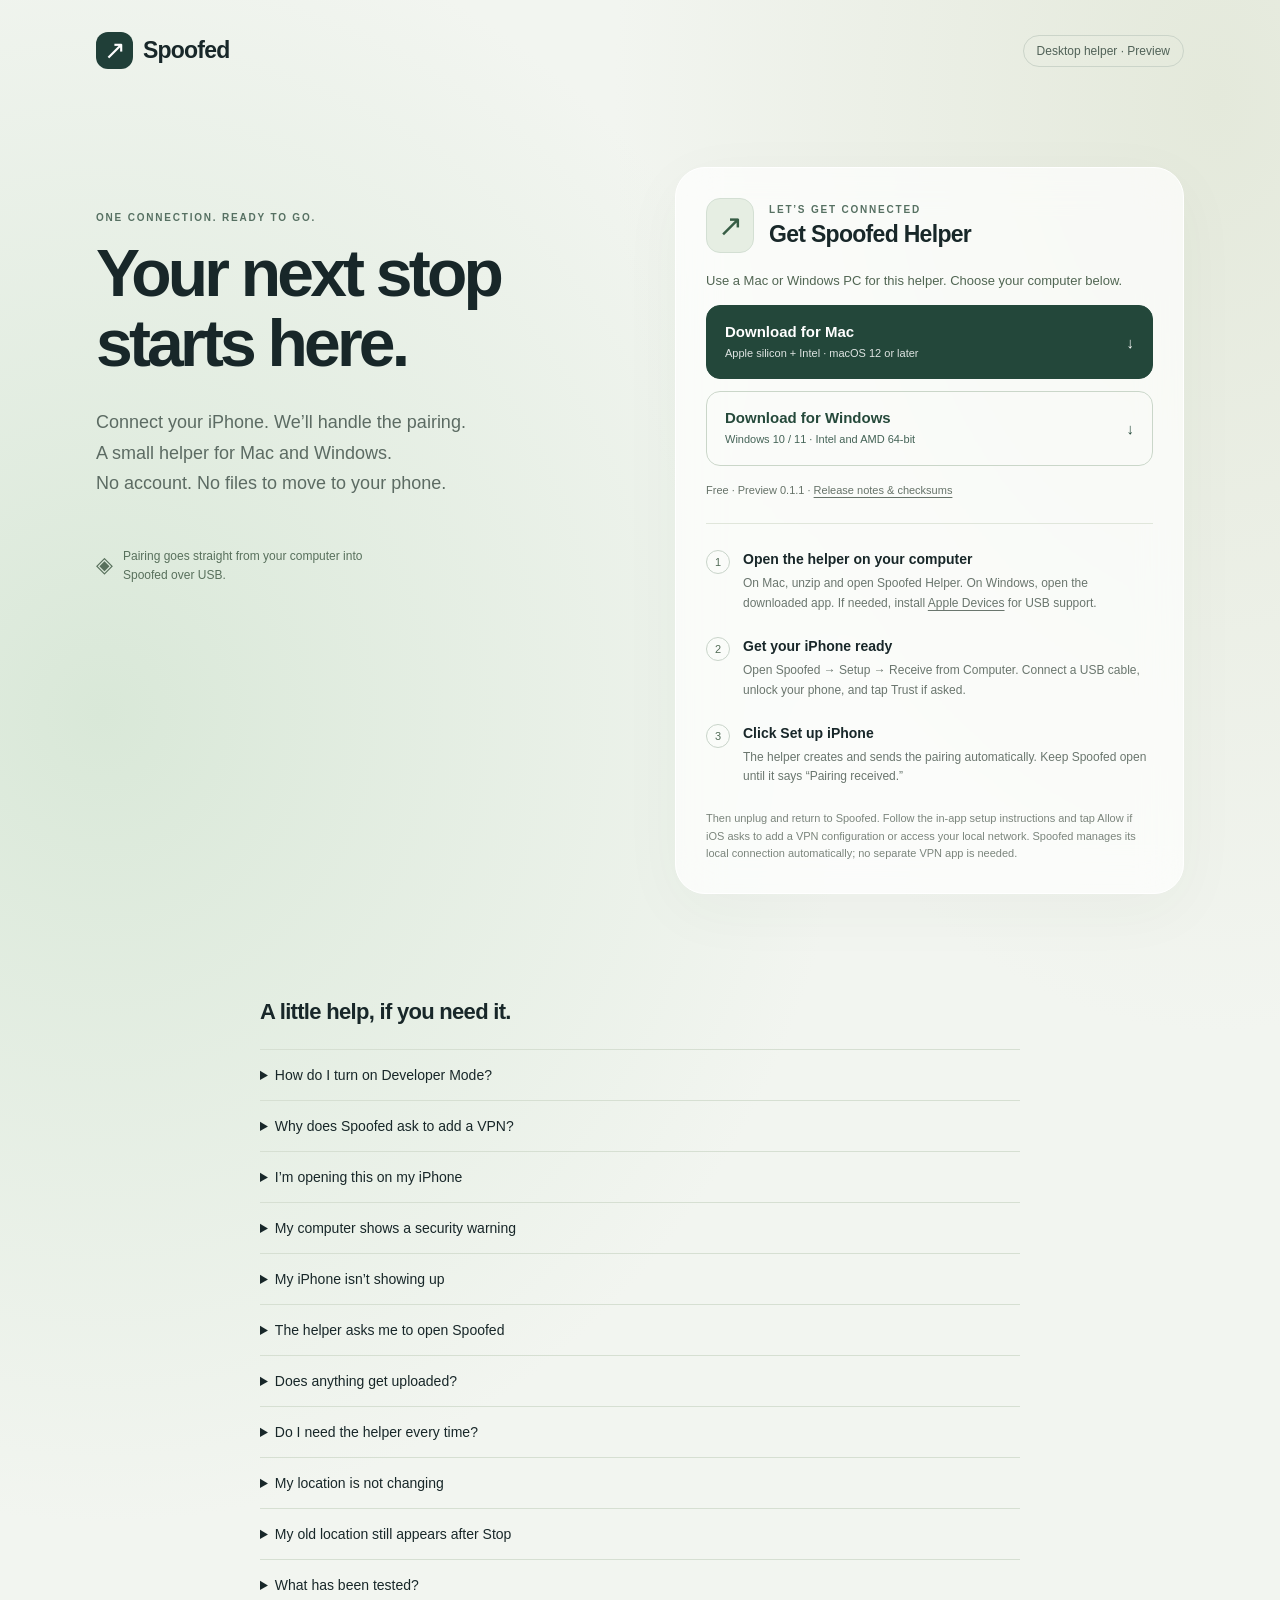
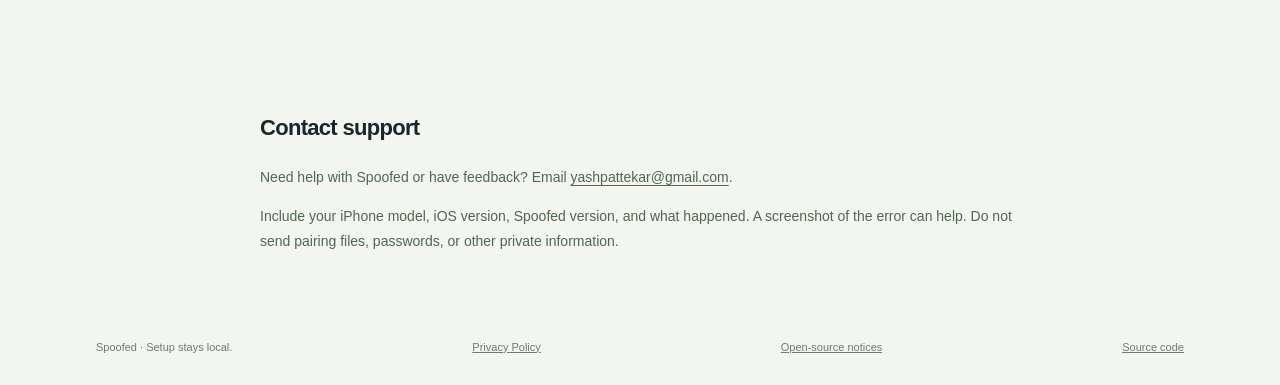
==== commit d992e367: "Publish Spoofed privacy policy" ====
--- a/site/index.html
+++ b/site/index.html
@@ -34,5 +34,5 @@
 <details><summary>What has been tested?</summary><p>This is an early preview. Builds and automated checks do not replace testing with a physical iPhone. The helper distinguishes delivery from confirmation by Spoofed; your first developer connection verifies the stored pairing works for location simulation.</p></details>
 </section>
 <section id="support" class="details support" aria-labelledby="support-title"><h2 id="support-title">Contact support</h2><p>Need help with Spoofed or have feedback? Email <a href="mailto:yashpattekar@gmail.com">yashpattekar@gmail.com</a>.</p><p>Include your iPhone model, iOS version, Spoofed version, and what happened. A screenshot of the error can help. Do not send pairing files, passwords, or other private information.</p></section>
-</main><footer><span>Spoofed · Setup stays local.</span><a href="THIRD_PARTY_NOTICES.md">Open-source notices</a><a href="https://github.com/spoofed1/spoofed1.github.io">Source code</a></footer>
+</main><footer><span>Spoofed · Setup stays local.</span><a href="privacy.html">Privacy Policy</a><a href="THIRD_PARTY_NOTICES.md">Open-source notices</a><a href="https://github.com/spoofed1/spoofed1.github.io">Source code</a></footer>
 </body></html>
--- a/site/style.css
+++ b/site/style.css
@@ -2,3 +2,5 @@
 .download{display:flex;align-items:center;justify-content:space-between;gap:16px;border-radius:14px;background:#23473a;color:#fff;padding:17px 18px;margin-top:12px;text-decoration:none;font-size:15px;font-weight:600;border:1px solid #23473a}.download:hover{background:#315d4b}.download small{display:block;font-size:11px;font-weight:400;line-height:1.5;margin-top:5px;opacity:.85}.download.secondary{background:transparent;color:#25493b;border-color:#cad6c9}.download.secondary:hover{background:#e4eddf}.download-hint{font-size:13px;line-height:1.6;color:#516653}.release-note{font-size:11px;color:#657268;line-height:1.6;margin:16px 0 24px}.release-note a,.steps a,.details a{color:inherit;text-underline-offset:3px}.steps{border-top:1px solid #e0e6db;padding-top:3px}.card-top{margin-bottom:18px}.intro{position:sticky;top:40px;align-self:start}footer{flex-wrap:wrap;gap:16px}@media(max-width:760px){.intro{position:static}.download{padding:17px 15px}h1{font-size:clamp(38px,10vw,49px)}}
 
 .support p{font-size:14px;line-height:1.8;color:#516653;overflow-wrap:anywhere}
+
+main.policy{display:block;max-width:850px;padding-top:30px}.policy h1{font-size:42px;letter-spacing:-1.5px}.policy h2{margin-top:30px}.policy p{line-height:1.8;color:#516653}.policy a{color:inherit;overflow-wrap:anywhere}
